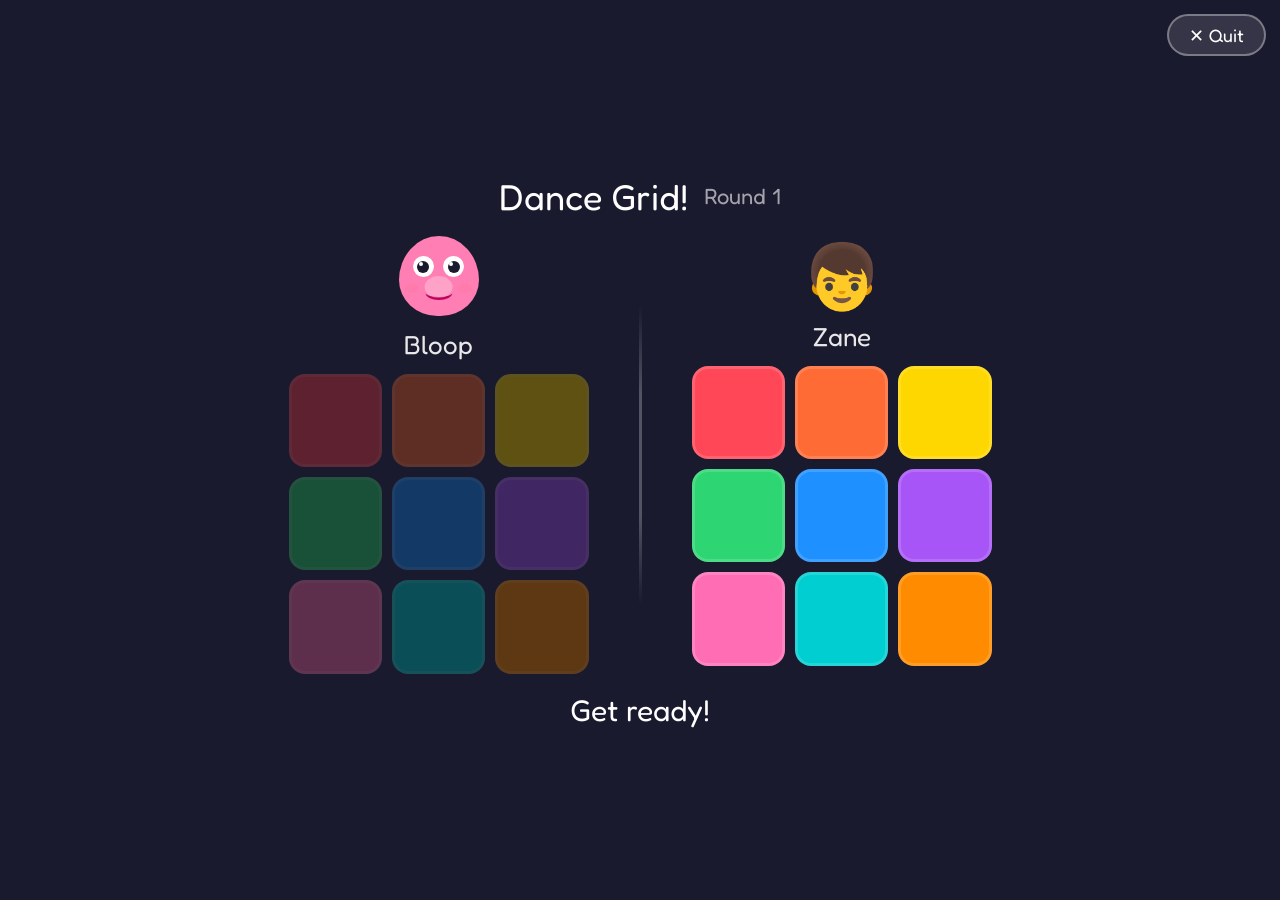
==== minigames/dancegrid/index.html @ 39d3e0f7 "Add files via upload" ====
<!DOCTYPE html>
<html lang="en">
<head>
  <meta charset="UTF-8">
  <meta name="viewport" content="width=device-width, initial-scale=1.0, maximum-scale=1.0, user-scalable=no, viewport-fit=cover">
  <meta name="apple-mobile-web-app-capable" content="yes">
  <meta name="theme-color" content="#1a1a2e">
  <title>Dance Grid</title>
  <link rel="preconnect" href="https://fonts.googleapis.com">
  <link href="https://fonts.googleapis.com/css2?family=Fredoka+One&display=swap" rel="stylesheet">
  <link rel="stylesheet" href="css/style.css">
</head>
<body>

<div id="dg-page">

  <button id="dg-quit">✕ Quit</button>

  <div id="dg-header">
    <div id="dg-title">Dance Grid!</div>
    <div id="dg-round">Round 1</div>
  </div>

  <div id="dg-arena">

    <!-- BLOOP'S SIDE -->
    <div class="dg-player">
      <div id="dg-bloop-avatar">
        <div class="mb-body"></div>
        <div class="mb-cheek mb-cheek-l"></div>
        <div class="mb-cheek mb-cheek-r"></div>
        <div class="mb-eye mb-eye-l"><div class="mb-pupil"></div></div>
        <div class="mb-eye mb-eye-r"><div class="mb-pupil"></div></div>
        <div class="mb-mouth"></div>
        <div class="mb-belly"></div>
      </div>
      <div class="dg-label">Bloop</div>
      <div class="dg-grid" id="dg-bloop-grid">
        <div class="dg-cell" data-idx="0"></div>
        <div class="dg-cell" data-idx="1"></div>
        <div class="dg-cell" data-idx="2"></div>
        <div class="dg-cell" data-idx="3"></div>
        <div class="dg-cell" data-idx="4"></div>
        <div class="dg-cell" data-idx="5"></div>
        <div class="dg-cell" data-idx="6"></div>
        <div class="dg-cell" data-idx="7"></div>
        <div class="dg-cell" data-idx="8"></div>
      </div>
    </div>

    <div id="dg-divider"></div>

    <!-- ZANE'S SIDE -->
    <div class="dg-player">
      <div id="dg-zane-avatar">👦</div>
      <div class="dg-label">Zane</div>
      <div class="dg-grid" id="dg-zane-grid">
        <div class="dg-cell" data-idx="0"></div>
        <div class="dg-cell" data-idx="1"></div>
        <div class="dg-cell" data-idx="2"></div>
        <div class="dg-cell" data-idx="3"></div>
        <div class="dg-cell" data-idx="4"></div>
        <div class="dg-cell" data-idx="5"></div>
        <div class="dg-cell" data-idx="6"></div>
        <div class="dg-cell" data-idx="7"></div>
        <div class="dg-cell" data-idx="8"></div>
      </div>
    </div>

  </div>

  <div id="dg-status">Get ready!</div>
  <div id="dg-fireworks"></div>
  <div id="dg-celebration"><div id="dg-celeb-text"></div></div>

</div>

<script src="js/audio.js"></script>
<script src="js/game.js"></script>

</body>
</html>
---- minigames/dancegrid/css/style.css ----
*, *::before, *::after { box-sizing: border-box; margin: 0; padding: 0; }

html, body {
  width: 100%; height: 100%;
  overflow: hidden;
  user-select: none;
  -webkit-user-select: none;
  font-family: 'Fredoka One', cursive, sans-serif;
  background: #1a1a2e;
}

#dg-page {
  width: 100vw;
  height: 100vh;
  display: flex;
  flex-direction: column;
  align-items: center;
  justify-content: center;
  gap: clamp(8px, 2vh, 20px);
  padding: 16px;
  position: relative;
  background: #1a1a2e;
}

/* QUIT */
#dg-quit {
  position: fixed;
  top: 14px;
  right: 14px;
  z-index: 100;
  background: rgba(255,255,255,0.12);
  border: 2px solid rgba(255,255,255,0.35);
  border-radius: 30px;
  color: white;
  font-family: 'Fredoka One', cursive;
  font-size: clamp(14px,2.5vw,18px);
  padding: 8px 20px;
  cursor: pointer;
  touch-action: manipulation;
  -webkit-tap-highlight-color: transparent;
  transition: background 0.15s;
}
#dg-quit:active { background: rgba(255,255,255,0.28); }

/* HEADER */
#dg-header {
  display: flex;
  align-items: center;
  gap: 16px;
  margin-top: 8px;
}
#dg-title {
  font-size: clamp(22px, 4vw, 36px);
  color: white;
}
#dg-round {
  font-size: clamp(14px, 2.5vw, 22px);
  color: rgba(255,255,255,0.6);
}

/* ARENA */
#dg-arena {
  display: flex;
  align-items: center;
  justify-content: center;
  gap: clamp(16px, 4vw, 50px);
  width: 100%;
}

.dg-player {
  display: flex;
  flex-direction: column;
  align-items: center;
  gap: clamp(6px, 1.5vh, 14px);
}

.dg-label {
  font-size: clamp(16px, 3vw, 26px);
  color: rgba(255,255,255,0.9);
}

/* MINI BLOOP */
#dg-bloop-avatar {
  position: relative;
  width: clamp(50px, 9vw, 80px);
  height: clamp(50px, 9vw, 80px);
}
.mb-body {
  position: absolute; inset: 0;
  background: #ff7eb3;
  border-radius: 50% 50% 48% 48% / 55% 55% 45% 45%;
}
.mb-cheek {
  position: absolute;
  width: 18%; height: 12%;
  background: rgba(255,120,160,0.4);
  border-radius: 50%;
  bottom: 28%;
}
.mb-cheek-l { left: 8%; }
.mb-cheek-r { right: 8%; }
.mb-eye {
  position: absolute;
  width: 26%; height: 26%;
  background: white;
  border-radius: 50%;
  top: 26%;
  display: flex;
  align-items: center;
  justify-content: center;
}
.mb-eye-l { left: 18%; }
.mb-eye-r { right: 18%; }
.mb-pupil {
  width: 58%; height: 58%;
  background: #1a1a2e;
  border-radius: 50%;
  position: relative;
}
.mb-pupil::after {
  content: '';
  width: 32%; height: 32%;
  background: white;
  border-radius: 50%;
  position: absolute;
  top: 15%; left: 15%;
}
.mb-mouth {
  position: absolute;
  bottom: 20%; left: 50%;
  transform: translateX(-50%);
  width: 34%; height: 18%;
  border-bottom: 3px solid #c0005a;
  border-radius: 0 0 50% 50%;
}
.mb-belly {
  position: absolute;
  width: 36%; height: 28%;
  background: rgba(255,255,255,0.28);
  border-radius: 50%;
  bottom: 22%; left: 50%;
  transform: translateX(-50%);
}

#dg-bloop-avatar.hop  { animation: bloopHop 0.4s cubic-bezier(.34,1.56,.64,1); }
#dg-bloop-avatar.wiggle { animation: bloopWiggle 0.4s ease-out; }
@keyframes bloopHop {
  0%   { transform: scale(1) translateY(0); }
  35%  { transform: scale(1.3,0.8) translateY(-20px); }
  65%  { transform: scale(0.9,1.15) translateY(4px); }
  100% { transform: scale(1) translateY(0); }
}
@keyframes bloopWiggle {
  0%,100% { transform: rotate(0deg) scale(1); }
  25% { transform: rotate(-15deg) scale(1.1); }
  75% { transform: rotate(15deg) scale(1.1); }
}

/* ZANE AVATAR */
#dg-zane-avatar {
  font-size: clamp(36px, 7vw, 64px);
  line-height: 1;
  transition: transform 0.2s cubic-bezier(.34,1.56,.64,1);
}
#dg-zane-avatar.bounce {
  animation: zaneBouce 0.4s cubic-bezier(.34,1.56,.64,1);
}
@keyframes zaneBouce {
  0%   { transform: scale(1); }
  40%  { transform: scale(1.35) rotate(8deg); }
  100% { transform: scale(1) rotate(0deg); }
}

/* DIVIDER */
#dg-divider {
  width: 3px;
  height: clamp(160px, 35vw, 300px);
  background: linear-gradient(180deg,
    transparent 0%,
    rgba(255,255,255,0.25) 30%,
    rgba(255,255,255,0.25) 70%,
    transparent 100%
  );
  border-radius: 3px;
  flex-shrink: 0;
}

/* GRIDS */
.dg-grid {
  display: grid;
  grid-template-columns: repeat(3, 1fr);
  grid-template-rows: repeat(3, 1fr);
  gap: clamp(5px, 1vw, 10px);
  width: clamp(150px, 33vw, 300px);
  height: clamp(150px, 33vw, 300px);
}

.dg-cell {
  border-radius: clamp(8px, 1.5vw, 16px);
  border: 3px solid rgba(255,255,255,0.15);
  cursor: pointer;
  touch-action: manipulation;
  -webkit-tap-highlight-color: transparent;
  transition: transform 0.1s, filter 0.1s;
  position: relative;
}

/* Bloop grid — display only */
#dg-bloop-grid .dg-cell {
  cursor: default;
  filter: brightness(0.55);
  opacity: 0.6;
}

/* Cell colors */
.dg-cell[data-idx="0"] { background: #FF4757; }
.dg-cell[data-idx="1"] { background: #FF6B35; }
.dg-cell[data-idx="2"] { background: #FFD700; }
.dg-cell[data-idx="3"] { background: #2ED573; }
.dg-cell[data-idx="4"] { background: #1E90FF; }
.dg-cell[data-idx="5"] { background: #A855F7; }
.dg-cell[data-idx="6"] { background: #FF6EB4; }
.dg-cell[data-idx="7"] { background: #00CED1; }
.dg-cell[data-idx="8"] { background: #FF8C00; }

/* Flash animation */
.dg-cell.flash {
  animation: cellFlash 0.45s ease-out;
}
@keyframes cellFlash {
  0%   { transform: scale(1); filter: brightness(1); }
  30%  { transform: scale(1.15); filter: brightness(2.2); }
  65%  { transform: scale(0.96); filter: brightness(1.4); }
  100% { transform: scale(1); filter: brightness(1); }
}

#dg-zane-grid .dg-cell:active { transform: scale(0.91); }

/* STATUS */
#dg-status {
  font-size: clamp(18px, 3.5vw, 30px);
  color: white;
  text-align: center;
  min-height: 1.4em;
}

/* FIREWORKS */
#dg-fireworks {
  position: fixed;
  inset: 0;
  pointer-events: none;
  z-index: 50;
}
.dg-firework {
  position: absolute;
  font-size: clamp(20px, 4vw, 38px);
  pointer-events: none;
  animation: fwPop var(--fw-dur, 0.9s) ease-out forwards;
}
@keyframes fwPop {
  0%   { transform: scale(0) rotate(0deg); opacity: 1; }
  40%  { transform: scale(1.4) rotate(var(--fw-rot,20deg)); opacity: 1; }
  100% { transform: scale(0.8) translateY(-80px) rotate(var(--fw-rot,20deg)); opacity: 0; }
}

/* CELEBRATION */
#dg-celebration {
  position: fixed;
  inset: 0;
  display: flex;
  align-items: center;
  justify-content: center;
  pointer-events: none;
  z-index: 55;
  opacity: 0;
}
#dg-celebration.pop { animation: celebPop 2.5s ease-out forwards; }
@keyframes celebPop {
  0%   { opacity: 0; }
  10%  { opacity: 1; }
  70%  { opacity: 1; }
  100% { opacity: 0; }
}
#dg-celeb-text {
  font-size: clamp(32px, 8vw, 80px);
  color: white;
  text-align: center;
  text-shadow: 0 0 20px rgba(255,220,50,0.8), 0 4px 16px rgba(0,0,0,0.6);
  animation: celebBounce 0.6s cubic-bezier(.34,1.56,.64,1);
}
@keyframes celebBounce {
  0%   { transform: scale(0) rotate(-10deg); }
  70%  { transform: scale(1.1) rotate(3deg); }
  100% { transform: scale(1) rotate(0deg); }
}
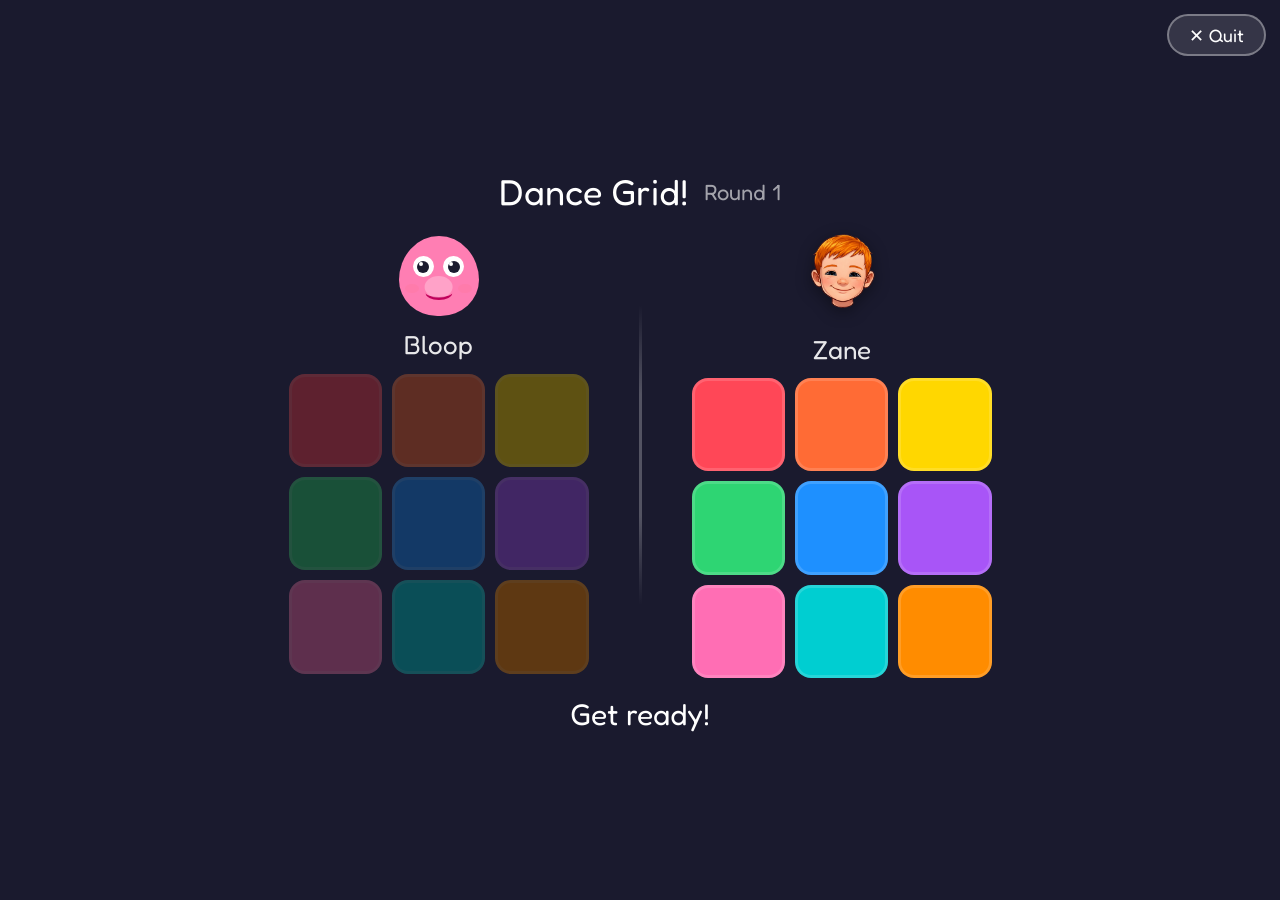
==== commit 8ff38a6e: "Add files via upload" ====
--- a/minigames/dancegrid/index.html
+++ b/minigames/dancegrid/index.html
@@ -52,7 +52,7 @@
 
     <!-- ZANE'S SIDE -->
     <div class="dg-player">
-      <div id="dg-zane-avatar">👦</div>
+      <div id="dg-zane-avatar"><img src="assets/zane.png" alt="Zane" style="width:clamp(50px,9vw,80px);height:clamp(50px,9vw,80px);object-fit:contain;filter:drop-shadow(0 4px 8px rgba(0,0,0,0.4));pointer-events:none;-webkit-touch-callout:none;"></div>
       <div class="dg-label">Zane</div>
       <div class="dg-grid" id="dg-zane-grid">
         <div class="dg-cell" data-idx="0"></div>
